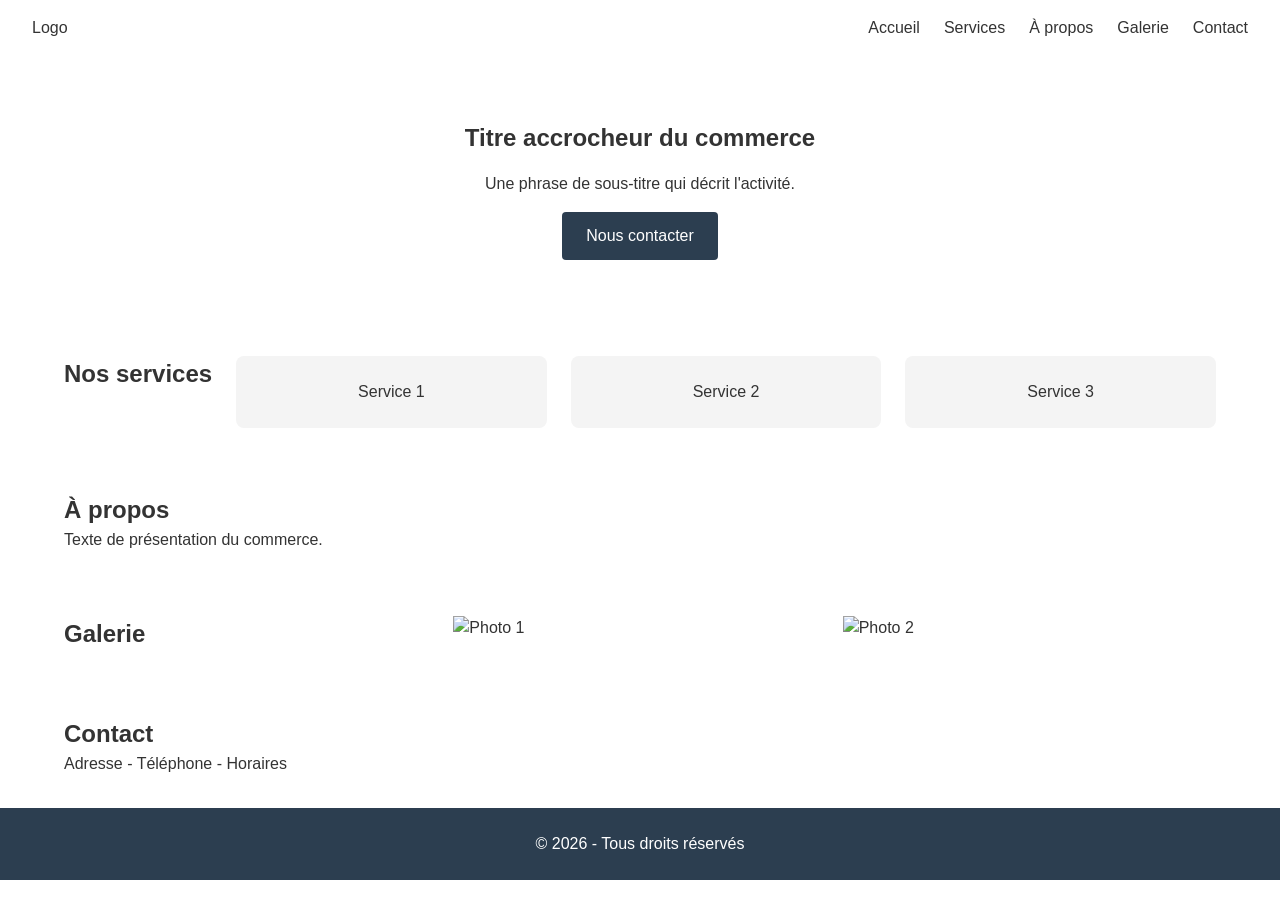
==== index.html @ 4558fd90 "template maitre v1" ====
<!DOCTYPE html>
<html lang="fr">
<head>
  <meta charset="UTF-8">
  <meta name="viewport" content="width=device-width, initial-scale=1.0">
  <title>Template Maître</title>
  <link rel="stylesheet" href="style.css">
</head>
<body>

  <header>
    <div class="logo">Logo</div>
    <nav>
      <ul>
        <li><a href="#hero">Accueil</a></li>
        <li><a href="#services">Services</a></li>
        <li><a href="#a-propos">À propos</a></li>
        <li><a href="#galerie">Galerie</a></li>
        <li><a href="#contact">Contact</a></li>
      </ul>
    </nav>
  </header>

  <section id="hero">
    <h1>Titre accrocheur du commerce</h1>
    <p>Une phrase de sous-titre qui décrit l'activité.</p>
    <a href="#contact" class="btn">Nous contacter</a>
  </section>

  <section id="services">
    <h2>Nos services</h2>
    <div class="service">Service 1</div>
    <div class="service">Service 2</div>
    <div class="service">Service 3</div>
  </section>

  <section id="a-propos">
    <h2>À propos</h2>
    <p>Texte de présentation du commerce.</p>
  </section>

  <section id="galerie">
    <h2>Galerie</h2>
    <img src="images/photo1.jpg" alt="Photo 1">
    <img src="images/photo2.jpg" alt="Photo 2">
  </section>

  <section id="contact">
    <h2>Contact</h2>
    <p>Adresse - Téléphone - Horaires</p>
  </section>

  <footer>
    <p>&copy; 2026 - Tous droits réservés</p>
  </footer>

  <script src="script.js"></script>
</body>
</html>
---- style.css ----
:root {
  --couleur-principale: #2c3e50;
  --couleur-accent: #e67e22;
  --couleur-fond-clair: #f4f4f4;
  --couleur-texte: #333333;
  --police-titre: 'Poppins', sans-serif;
  --police-texte: 'Open Sans', sans-serif;
}



/* Reset CSS moderne */
*, *::before, *::after {
  box-sizing: border-box;
  margin: 0;
  padding: 0;
}

html {
  -webkit-text-size-adjust: 100%;
}

body {
  line-height: 1.5;
  -webkit-font-smoothing: antialiased;
  color: var(--couleur-texte);
  font-family: var(--police-texte);
}

img, picture, video, canvas, svg {
  display: block;
  max-width: 100%;
}

input, button, textarea, select {
  font: inherit;
}

a {
  color: inherit;
  text-decoration: none;
}

ul, ol {
  list-style: none;
}

h1, h2, h3, h4, h5, h6 {
  overflow-wrap: break-word;
}

h1, h2, h3 {
  font-family: var(--police-titre);
}

/* Conteneur général : centre le contenu et limite sa largeur */
header, section, footer {
  max-width: 1200px;
  margin: 0 auto;
  padding: 2rem 1.5rem;
}

/* Header : logo à gauche, menu à droite, alignés sur une ligne */
header {
  display: flex;
  justify-content: space-between;
  align-items: center;
  max-width: none;
  padding: 1rem 2rem;
}

header nav ul {
  display: flex;
  gap: 1.5rem;
}

/* Section hero : centrée verticalement et horizontalement */
#hero {
  display: flex;
  flex-direction: column;
  align-items: center;
  text-align: center;
  gap: 1rem;
  padding: 4rem 1.5rem;
}

#hero .btn {
  background-color: var(--couleur-principale);
  color: white;
  padding: 0.75rem 1.5rem;
  border-radius: 4px;
}

/* Section services : 3 blocs côte à côte, qui s'empilent si pas de place */
#services {
  display: flex;
  gap: 1.5rem;
  flex-wrap: wrap;
}

#services .service {
  flex: 1 1 250px;
  background-color: var(--couleur-fond-clair);
  padding: 1.5rem;
  border-radius: 8px;
  text-align: center;
}

/* Galerie : grille responsive automatique */
#galerie {
  display: grid;
  grid-template-columns: repeat(auto-fit, minmax(200px, 1fr));
  gap: 1rem;
}

/* Footer */
footer {
  text-align: center;
  padding: 1.5rem;
  background-color: var(--couleur-principale);
  color: white;
  max-width: none;
}

@media (max-width: 768px) {

  header {
    flex-direction: column;
    gap: 1rem;
    padding: 1rem;
  }

  header nav ul {
    flex-direction: column;
    align-items: center;
    gap: 0.75rem;
  }

  #hero h1 {
    font-size: 1.75rem;
  }

  #hero p {
    font-size: 1rem;
  }

  #services {
    flex-direction: column;
  }

}
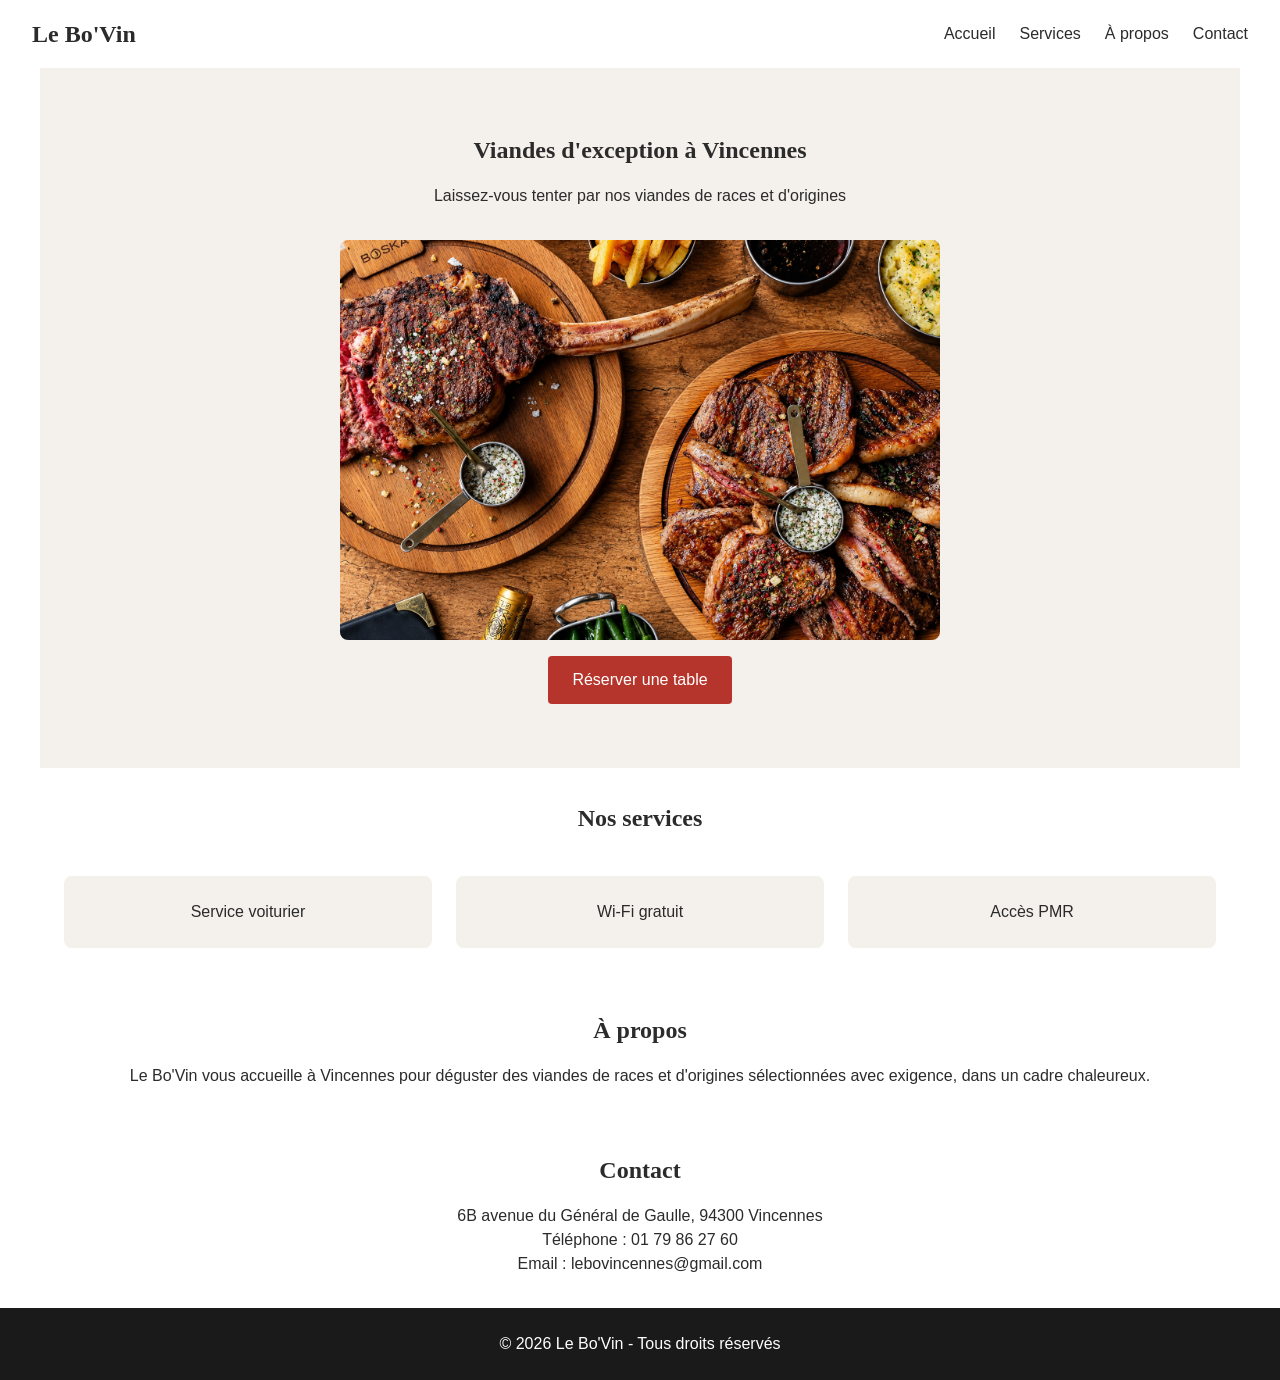
==== commit 91062c7c: "site demo le bo'vin vincennes" ====
--- a/index.html
+++ b/index.html
@@ -3,55 +3,51 @@
 <head>
   <meta charset="UTF-8">
   <meta name="viewport" content="width=device-width, initial-scale=1.0">
-  <title>Template Maître</title>
+  <title>Le Bo'Vin - Restaurant à Vincennes</title>
   <link rel="stylesheet" href="style.css">
 </head>
 <body>
 
   <header>
-    <div class="logo">Logo</div>
+    <div class="logo">Le Bo'Vin</div>
     <nav>
       <ul>
         <li><a href="#hero">Accueil</a></li>
         <li><a href="#services">Services</a></li>
         <li><a href="#a-propos">À propos</a></li>
-        <li><a href="#galerie">Galerie</a></li>
         <li><a href="#contact">Contact</a></li>
       </ul>
     </nav>
   </header>
 
   <section id="hero">
-    <h1>Titre accrocheur du commerce</h1>
-    <p>Une phrase de sous-titre qui décrit l'activité.</p>
-    <a href="#contact" class="btn">Nous contacter</a>
+    <h1>Viandes d'exception à Vincennes</h1>
+    <p>Laissez-vous tenter par nos viandes de races et d'origines</p>
+    <img src="images/hero.png" alt="Viande grillée Le Bo'Vin">
+    <a href="#contact" class="btn">Réserver une table</a>
   </section>
 
   <section id="services">
     <h2>Nos services</h2>
-    <div class="service">Service 1</div>
-    <div class="service">Service 2</div>
-    <div class="service">Service 3</div>
+    <div class="service">Service voiturier</div>
+    <div class="service">Wi-Fi gratuit</div>
+    <div class="service">Accès PMR</div>
   </section>
 
   <section id="a-propos">
     <h2>À propos</h2>
-    <p>Texte de présentation du commerce.</p>
-  </section>
-
-  <section id="galerie">
-    <h2>Galerie</h2>
-    <img src="images/photo1.jpg" alt="Photo 1">
-    <img src="images/photo2.jpg" alt="Photo 2">
+    <p>Le Bo'Vin vous accueille à Vincennes pour déguster des viandes de races et d'origines sélectionnées avec exigence, dans un cadre chaleureux.</p>
   </section>
 
   <section id="contact">
     <h2>Contact</h2>
-    <p>Adresse - Téléphone - Horaires</p>
+    <p>6B avenue du Général de Gaulle, 94300 Vincennes</p>
+    <p>Téléphone : 01 79 86 27 60</p>
+    <p>Email : lebovincennes@gmail.com</p>
   </section>
 
   <footer>
-    <p>&copy; 2026 - Tous droits réservés</p>
+    <p>&copy; 2026 Le Bo'Vin - Tous droits réservés</p>
   </footer>
 
   <script src="script.js"></script>
--- a/style.css
+++ b/style.css
@@ -1,13 +1,11 @@
 :root {
-  --couleur-principale: #2c3e50;
-  --couleur-accent: #e67e22;
-  --couleur-fond-clair: #f4f4f4;
-  --couleur-texte: #333333;
-  --police-titre: 'Poppins', sans-serif;
+  --couleur-principale: #1a1a1a;
+  --couleur-accent: #b5352c;
+  --couleur-fond-clair: #f4f1ec;
+  --couleur-texte: #2b2b2b;
+  --police-titre: 'Playfair Display', serif;
   --police-texte: 'Open Sans', sans-serif;
 }
-
-
 
 /* Reset CSS moderne */
 *, *::before, *::after {
@@ -69,12 +67,18 @@
   padding: 1rem 2rem;
 }
 
+header .logo {
+  font-family: var(--police-titre);
+  font-size: 1.5rem;
+  font-weight: bold;
+}
+
 header nav ul {
   display: flex;
   gap: 1.5rem;
 }
 
-/* Section hero : centrée verticalement et horizontalement */
+/* Section hero */
 #hero {
   display: flex;
   flex-direction: column;
@@ -82,20 +86,34 @@
   text-align: center;
   gap: 1rem;
   padding: 4rem 1.5rem;
+  background-color: var(--couleur-fond-clair);
+}
+
+#hero img {
+  max-width: 600px;
+  border-radius: 8px;
+  margin-top: 1rem;
 }
 
 #hero .btn {
-  background-color: var(--couleur-principale);
+  background-color: var(--couleur-accent);
   color: white;
   padding: 0.75rem 1.5rem;
   border-radius: 4px;
 }
 
-/* Section services : 3 blocs côte à côte, qui s'empilent si pas de place */
+/* Section services */
 #services {
   display: flex;
   gap: 1.5rem;
   flex-wrap: wrap;
+  text-align: center;
+}
+
+#services h2 {
+  width: 100%;
+  text-align: center;
+  margin-bottom: 1rem;
 }
 
 #services .service {
@@ -106,11 +124,22 @@
   text-align: center;
 }
 
-/* Galerie : grille responsive automatique */
-#galerie {
-  display: grid;
-  grid-template-columns: repeat(auto-fit, minmax(200px, 1fr));
-  gap: 1rem;
+/* Section à propos */
+#a-propos {
+  text-align: center;
+}
+
+#a-propos h2 {
+  margin-bottom: 1rem;
+}
+
+/* Section contact */
+#contact {
+  text-align: center;
+}
+
+#contact h2 {
+  margin-bottom: 1rem;
 }
 
 /* Footer */
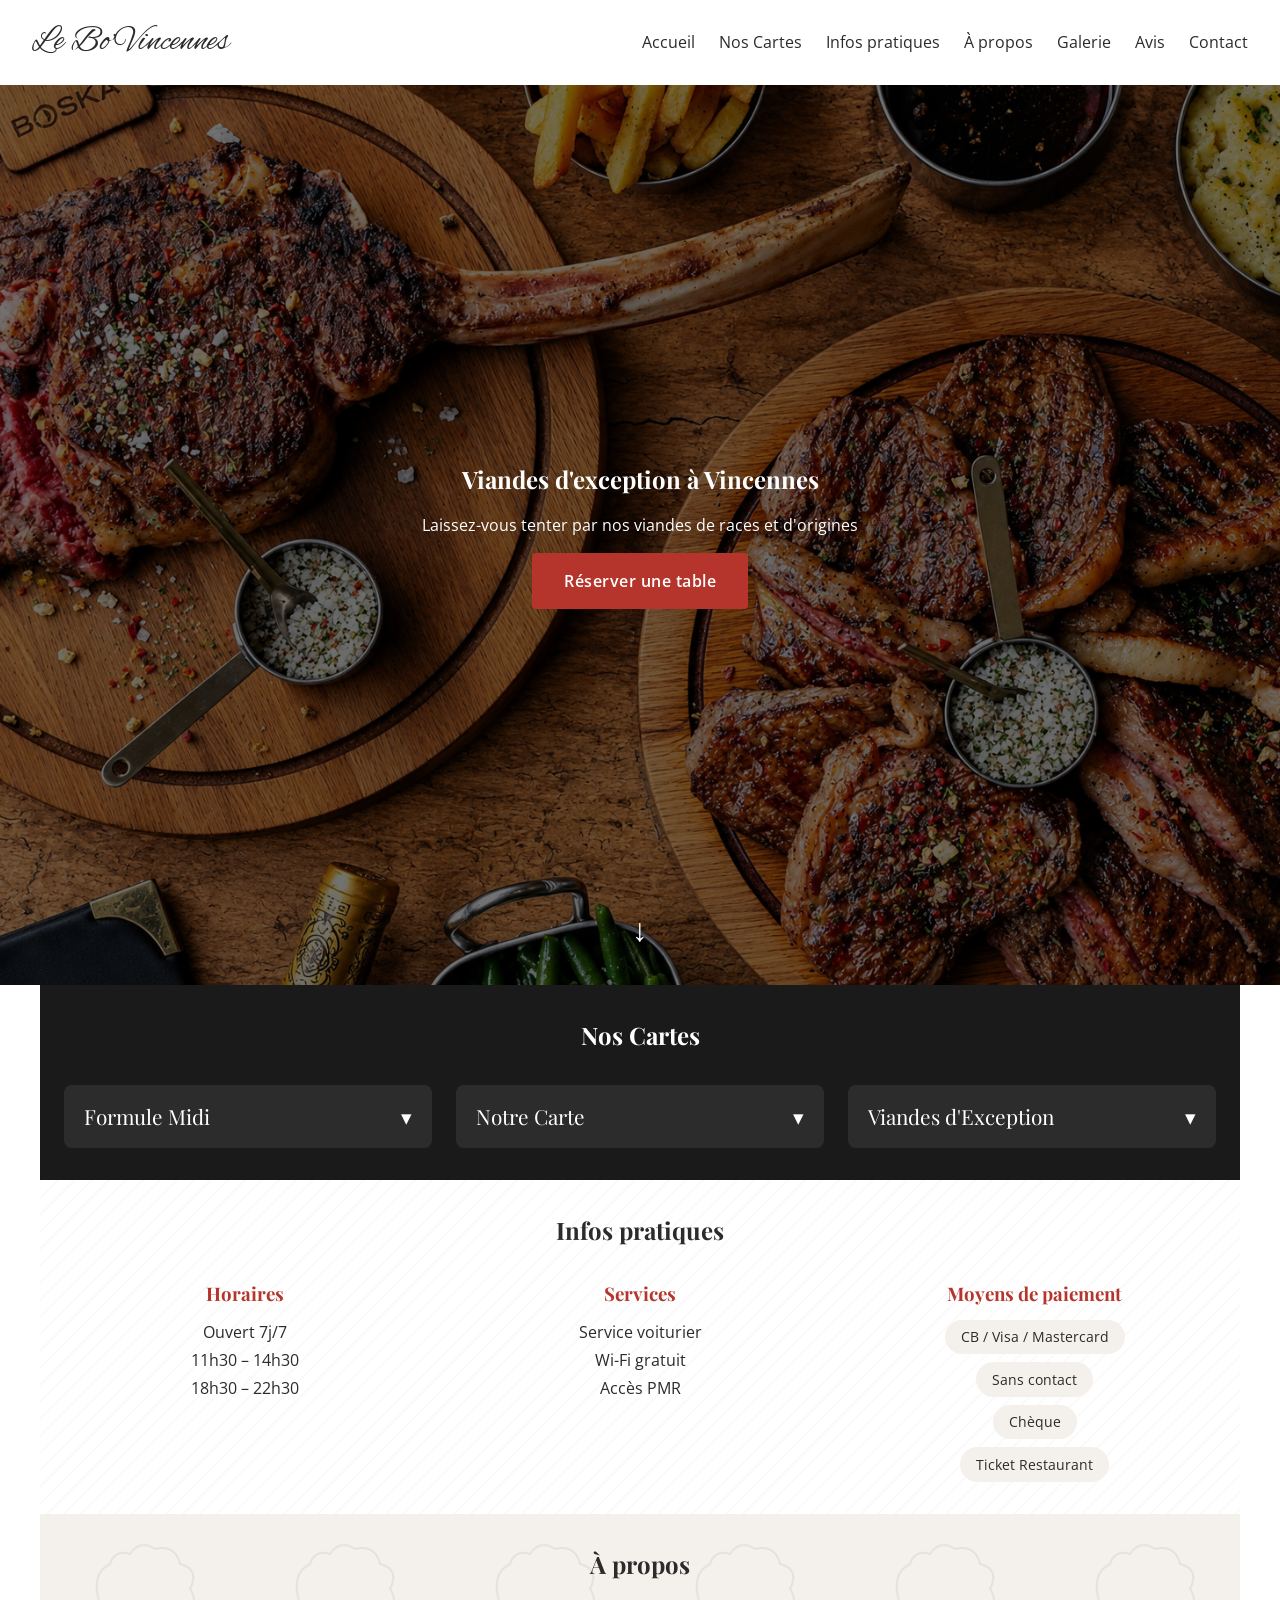
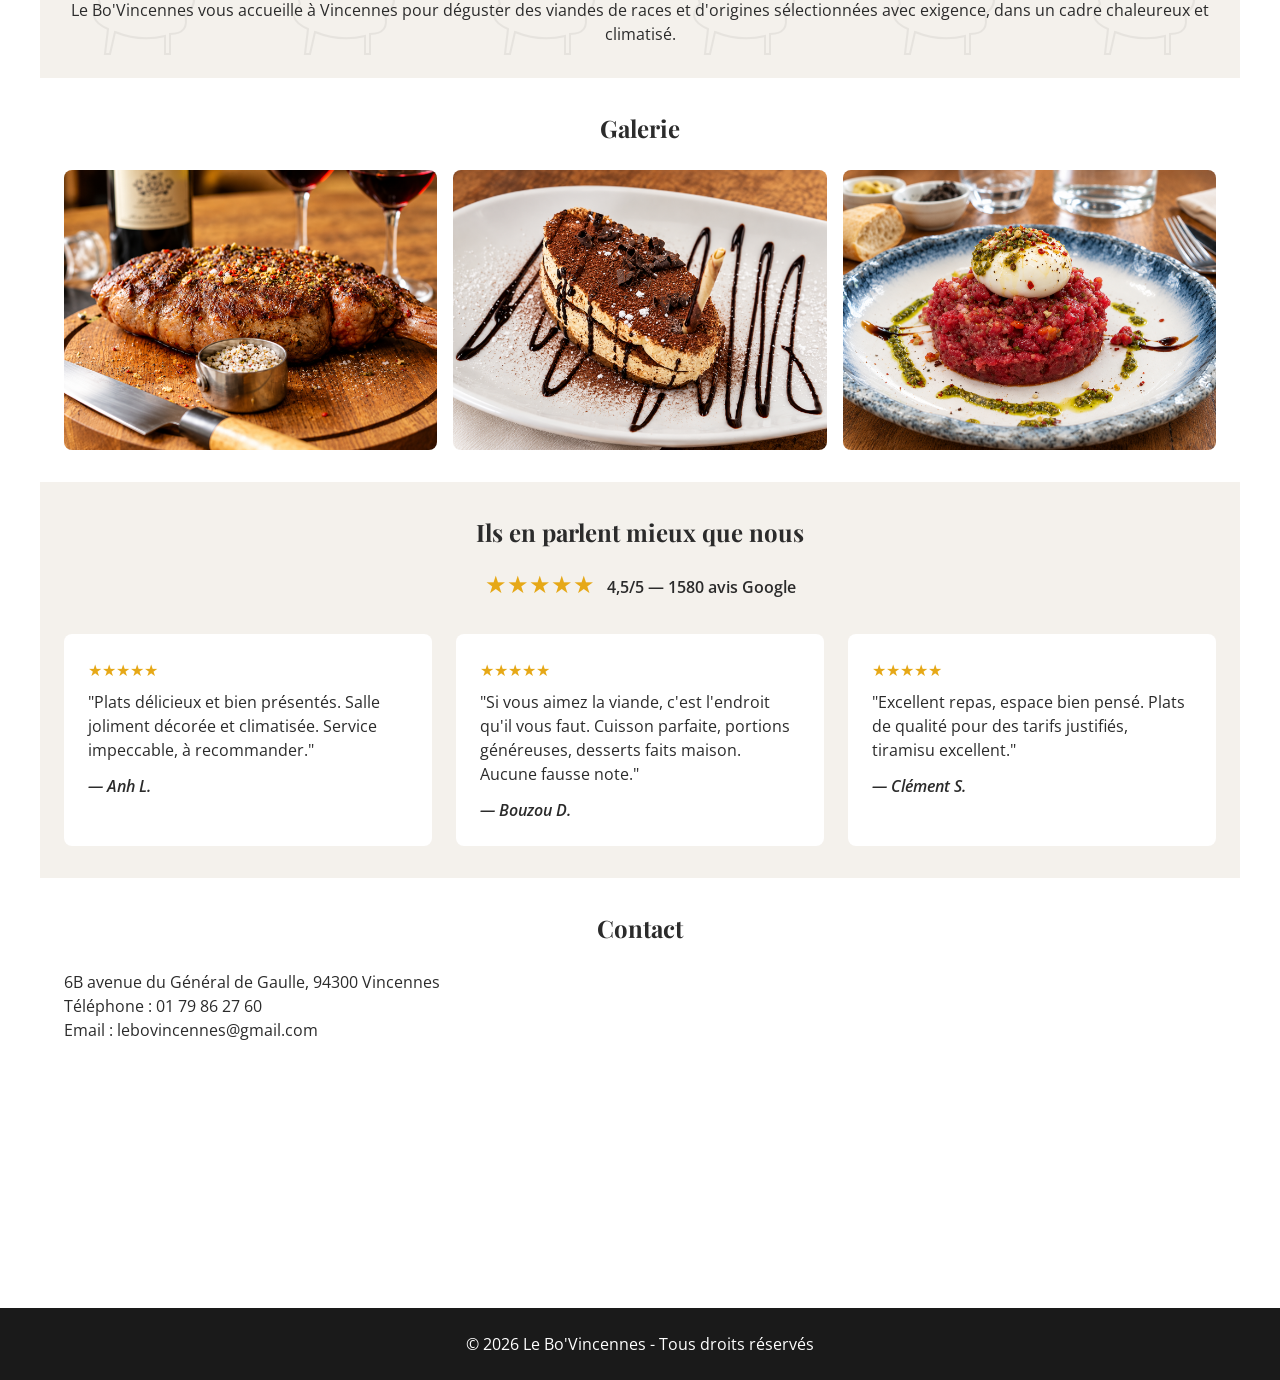
==== commit 14bf218e: "personnalisation complete site le bo'vincennes" ====
--- a/index.html
+++ b/index.html
@@ -3,18 +3,24 @@
 <head>
   <meta charset="UTF-8">
   <meta name="viewport" content="width=device-width, initial-scale=1.0">
-  <title>Le Bo'Vin - Restaurant à Vincennes</title>
+  <title>Le Bo'Vincennes - Restaurant à Vincennes</title>
+  <link rel="preconnect" href="https://fonts.googleapis.com">
+  <link rel="preconnect" href="https://fonts.gstatic.com" crossorigin>
+  <link href="https://fonts.googleapis.com/css2?family=Alex+Brush&family=Cormorant+Garamond:ital,wght@0,400;0,600;1,400&family=Playfair+Display:wght@700&family=Open+Sans:wght@400;600&display=swap" rel="stylesheet">
   <link rel="stylesheet" href="style.css">
 </head>
 <body>
 
   <header>
-    <div class="logo">Le Bo'Vin</div>
+    <div class="logo">Le Bo'Vincennes</div>
     <nav>
       <ul>
         <li><a href="#hero">Accueil</a></li>
-        <li><a href="#services">Services</a></li>
+        <li><a href="#menu">Nos Cartes</a></li>
+        <li><a href="#services">Infos pratiques</a></li>
         <li><a href="#a-propos">À propos</a></li>
+        <li><a href="#galerie">Galerie</a></li>
+        <li><a href="#avis">Avis</a></li>
         <li><a href="#contact">Contact</a></li>
       </ul>
     </nav>
@@ -23,31 +29,163 @@
   <section id="hero">
     <h1>Viandes d'exception à Vincennes</h1>
     <p>Laissez-vous tenter par nos viandes de races et d'origines</p>
-    <img src="images/hero.png" alt="Viande grillée Le Bo'Vin">
     <a href="#contact" class="btn">Réserver une table</a>
+    <div class="scroll-fleche">↓</div>
+  </section>
+
+  <section id="menu">
+    <h2>Nos Cartes</h2>
+    <div class="menu-colonnes">
+
+      <details class="menu-col">
+        <summary>Formule Midi</summary>
+        <div class="menu-contenu">
+          <p class="menu-souscat">Plat seul 17,90€ — Entrée+Plat+Dessert 22,90€ — Formule 2 services 19,90€</p>
+          <h4>Entrées</h4>
+          <p>Ballotine de poulet à la crème de moutarde</p>
+          <p>Poireaux vinaigrette à la truffe et tomates confites</p>
+          <p>Salade de tofu, pousse d'épinard, bouillon japonais</p>
+          <p>Maki sauce california, avocat, saumon</p>
+          <h4>Plats</h4>
+          <p>Faux-filet Angus Argentine, frites allumettes</p>
+          <p>Bavette d'aloyau Angus, frites allumettes</p>
+          <p>Foie de veau au vinaigre de framboise</p>
+          <p>Aiguillettes de poulet, crème de champignons, penne</p>
+          <h4>Desserts</h4>
+          <p>Soupe de kiwi et fraise, concassé de meringue</p>
+          <p>Crêpe au sucre, Nutella ou figues</p>
+          <p>Duo de chocolat noir et blanc</p>
+        </div>
+      </details>
+
+      <details class="menu-col">
+        <summary>Notre Carte</summary>
+        <div class="menu-contenu">
+          <h4>Entrées</h4>
+          <p>Velouté de morilles et œufs pochés — 13€</p>
+          <p>Terrine de foie gras, chutney pomme-poire-figue — 19€</p>
+          <p>Planche de charcuteries ibériques — 22€</p>
+          <h4>Plats</h4>
+          <p>Picanha Argentine 250g — 28€ / XXL 450g — 45€</p>
+          <p>Noix d'entrecôte Argentine 250g — 29€ / XXL 450g — 48€</p>
+          <p>Côte de bœuf individuelle 500g — 32€</p>
+          <p>Côte de veau tomahawk 400g aux cèpes — 32€</p>
+          <h4>Poissons</h4>
+          <p>Filet de turbo au beurre blanc vanillé — 29€</p>
+          <p>Tartare de saumon soja, sésame, purée d'avocat — 23€</p>
+          <h4>Desserts</h4>
+          <p>Pavlova, meringue, mascarpone framboise — 10€</p>
+          <p>Baba au rhum "bouchon" — 10€</p>
+        </div>
+      </details>
+
+      <details class="menu-col">
+        <summary>Viandes d'Exception</summary>
+        <div class="menu-contenu">
+          <p>Côte de bœuf tomahawk Black Angus, 1kg — 110€</p>
+          <p>Côte de bœuf maturée, 1kg — 89€</p>
+          <p>Pavé d'entrecôte Wagyu Kobé, 200g — 99€</p>
+          <p>T-Bone de bœuf Black Angus, 500g — 43€</p>
+          <p>Picanha à partager, 1kg (2-3 pers.) — 89€</p>
+        </div>
+      </details>
+
+    </div>
   </section>
 
   <section id="services">
-    <h2>Nos services</h2>
-    <div class="service">Service voiturier</div>
-    <div class="service">Wi-Fi gratuit</div>
-    <div class="service">Accès PMR</div>
+    <h2>Infos pratiques</h2>
+    <div class="infos-grille">
+
+      <div class="infos-bloc">
+        <h3>Horaires</h3>
+        <p>Ouvert 7j/7</p>
+        <p>11h30 – 14h30</p>
+        <p>18h30 – 22h30</p>
+      </div>
+
+      <div class="infos-bloc">
+        <h3>Services</h3>
+        <p>Service voiturier</p>
+        <p>Wi-Fi gratuit</p>
+        <p>Accès PMR</p>
+      </div>
+
+      <div class="infos-bloc">
+        <h3>Moyens de paiement</h3>
+        <div class="paiements">
+          <span class="paiement-badge">CB / Visa / Mastercard</span>
+          <span class="paiement-badge">Sans contact</span>
+          <span class="paiement-badge">Chèque</span>
+          <span class="paiement-badge">Ticket Restaurant</span>
+        </div>
+      </div>
+
+    </div>
   </section>
 
   <section id="a-propos">
     <h2>À propos</h2>
-    <p>Le Bo'Vin vous accueille à Vincennes pour déguster des viandes de races et d'origines sélectionnées avec exigence, dans un cadre chaleureux.</p>
+    <p>Le Bo'Vincennes vous accueille à Vincennes pour déguster des viandes de races et d'origines sélectionnées avec exigence, dans un cadre chaleureux et climatisé.</p>
+  </section>
+
+  <section id="galerie">
+    <h2>Galerie</h2>
+    <div class="galerie-grille">
+      <img src="images/plat1.png" alt="Côte de bœuf grillée">
+      <img src="images/plat2.png" alt="Tiramisu maison">
+      <img src="images/plat3.png" alt="Tartare de bœuf">
+  </div>
+  </section>
+
+  <section id="avis">
+    <h2>Ils en parlent mieux que nous</h2>
+    <div class="avis-note">
+      <span class="avis-etoiles">★★★★★</span>
+      <span class="avis-score">4,5/5 — 1580 avis Google</span>
+    </div>
+    <div class="avis-grille">
+      <div class="avis-carte">
+        <p class="avis-etoiles-petit">★★★★★</p>
+        <p>"Plats délicieux et bien présentés. Salle joliment décorée et climatisée. Service impeccable, à recommander."</p>
+        <p class="avis-auteur">— Anh L.</p>
+      </div>
+      <div class="avis-carte">
+        <p class="avis-etoiles-petit">★★★★★</p>
+        <p>"Si vous aimez la viande, c'est l'endroit qu'il vous faut. Cuisson parfaite, portions généreuses, desserts faits maison. Aucune fausse note."</p>
+        <p class="avis-auteur">— Bouzou D.</p>
+      </div>
+      <div class="avis-carte">
+        <p class="avis-etoiles-petit">★★★★★</p>
+        <p>"Excellent repas, espace bien pensé. Plats de qualité pour des tarifs justifiés, tiramisu excellent."</p>
+        <p class="avis-auteur">— Clément S.</p>
+      </div>
+    </div>
   </section>
 
   <section id="contact">
     <h2>Contact</h2>
-    <p>6B avenue du Général de Gaulle, 94300 Vincennes</p>
-    <p>Téléphone : 01 79 86 27 60</p>
-    <p>Email : lebovincennes@gmail.com</p>
+    <div class="contact-wrapper">
+      <div class="contact-infos">
+        <p>6B avenue du Général de Gaulle, 94300 Vincennes</p>
+        <p>Téléphone : 01 79 86 27 60</p>
+        <p>Email : lebovincennes@gmail.com</p>
+      </div>
+      <div class="contact-carte">
+        <iframe
+          src="https://www.google.com/maps?q=6B+avenue+du+G%C3%A9n%C3%A9ral+de+Gaulle,+94300+Vincennes&output=embed"
+          width="100%"
+          height="300"
+          style="border:0;"
+          allowfullscreen=""
+          loading="lazy">
+        </iframe>
+      </div>
+    </div>
   </section>
 
   <footer>
-    <p>&copy; 2026 Le Bo'Vin - Tous droits réservés</p>
+    <p>&copy; 2026 Le Bo'Vincennes - Tous droits réservés</p>
   </footer>
 
   <script src="script.js"></script>
--- a/style.css
+++ b/style.css
@@ -5,9 +5,10 @@
   --couleur-texte: #2b2b2b;
   --police-titre: 'Playfair Display', serif;
   --police-texte: 'Open Sans', sans-serif;
-}
-
-/* Reset CSS moderne */
+  --police-logo: 'Alex Brush', cursive;
+  --police-menu: 'Cormorant Garamond', serif;
+}
+
 *, *::before, *::after {
   box-sizing: border-box;
   margin: 0;
@@ -16,6 +17,7 @@
 
 html {
   -webkit-text-size-adjust: 100%;
+  scroll-behavior: smooth;
 }
 
 body {
@@ -51,98 +53,303 @@
   font-family: var(--police-titre);
 }
 
-/* Conteneur général : centre le contenu et limite sa largeur */
 header, section, footer {
   max-width: 1200px;
   margin: 0 auto;
   padding: 2rem 1.5rem;
 }
 
-/* Header : logo à gauche, menu à droite, alignés sur une ligne */
 header {
   display: flex;
   justify-content: space-between;
   align-items: center;
   max-width: none;
   padding: 1rem 2rem;
+  position: sticky;
+  top: 0;
+  background: white;
+  z-index: 10;
 }
 
 header .logo {
-  font-family: var(--police-titre);
-  font-size: 1.5rem;
-  font-weight: bold;
+  font-family: var(--police-logo);
+  font-size: 2.2rem;
+  font-weight: normal;
 }
 
 header nav ul {
   display: flex;
   gap: 1.5rem;
-}
-
-/* Section hero */
+  flex-wrap: wrap;
+}
+
+/* HERO */
 #hero {
+  position: relative;
   display: flex;
   flex-direction: column;
   align-items: center;
+  justify-content: center;
   text-align: center;
   gap: 1rem;
-  padding: 4rem 1.5rem;
-  background-color: var(--couleur-fond-clair);
-}
-
-#hero img {
-  max-width: 600px;
-  border-radius: 8px;
-  margin-top: 1rem;
-}
+  height: 100vh;
+  max-width: none;
+  padding: 2rem;
+  background: linear-gradient(rgba(0,0,0,0.55), rgba(0,0,0,0.55)), url('images/hero.png') center/cover no-repeat;
+  color: white;
+}
+
+#hero h1, #hero p { color: white; }
 
 #hero .btn {
   background-color: var(--couleur-accent);
   color: white;
-  padding: 0.75rem 1.5rem;
+  padding: 1rem 2rem;
   border-radius: 4px;
-}
-
-/* Section services */
-#services {
+  font-weight: 600;
+  letter-spacing: 0.5px;
+}
+
+.scroll-fleche {
+  position: absolute;
+  bottom: 2rem;
+  font-size: 2rem;
+  color: white;
+  animation: rebond 1.5s infinite;
+}
+
+@keyframes rebond {
+  0%, 100% { transform: translateY(0); }
+  50% { transform: translateY(10px); }
+}
+
+/* MENU */
+#menu {
+  position: relative;
+  background-color: var(--couleur-principale);
+  color: white;
+}
+
+#menu h2 {
+  text-align: center;
+  margin-bottom: 2rem;
+  color: white;
+}
+
+.menu-colonnes {
   display: flex;
   gap: 1.5rem;
   flex-wrap: wrap;
-  text-align: center;
+  justify-content: center;
+}
+
+.menu-col {
+  flex: 1 1 280px;
+  background-color: rgba(255,255,255,0.08);
+  border-radius: 8px;
+  padding: 1rem 1.25rem;
+}
+
+.menu-col summary {
+  cursor: pointer;
+  font-family: var(--police-titre);
+  font-size: 1.3rem;
+  list-style: none;
+  display: flex;
+  justify-content: space-between;
+  align-items: center;
+}
+
+.menu-col summary::after {
+  content: '▾';
+  transition: transform 0.2s;
+}
+
+.menu-col[open] summary::after {
+  transform: rotate(180deg);
+}
+
+.menu-col summary::-webkit-details-marker {
+  display: none;
+}
+
+.menu-contenu {
+  margin-top: 1rem;
+  font-family: var(--police-menu);
+  font-style: italic;
+  font-size: 1.05rem;
+}
+
+.menu-contenu h4 {
+  font-style: normal;
+  font-family: var(--police-titre);
+  margin: 0.75rem 0 0.35rem;
+  color: var(--couleur-accent);
+}
+
+.menu-contenu p {
+  margin-bottom: 0.3rem;
+}
+
+/* SERVICES / INFOS PRATIQUES */
+#services {
+  background-color: white;
+  background-image: repeating-linear-gradient(135deg, rgba(0,0,0,0.02) 0px, rgba(0,0,0,0.02) 2px, transparent 2px, transparent 12px);
 }
 
 #services h2 {
-  width: 100%;
-  text-align: center;
+  text-align: center;
+  margin-bottom: 2rem;
+}
+
+.infos-grille {
+  display: flex;
+  gap: 2rem;
+  flex-wrap: wrap;
+  justify-content: center;
+  text-align: center;
+}
+
+.infos-bloc {
+  flex: 1 1 220px;
+}
+
+.infos-bloc h3 {
+  font-family: var(--police-titre);
+  margin-bottom: 0.75rem;
+  color: var(--couleur-accent);
+}
+
+.infos-bloc p {
+  margin-bottom: 0.25rem;
+}
+
+.paiements {
+  display: flex;
+  flex-direction: column;
+  gap: 0.5rem;
+  align-items: center;
+}
+
+.paiement-badge {
+  background-color: var(--couleur-fond-clair);
+  padding: 0.4rem 1rem;
+  border-radius: 20px;
+  font-size: 0.9rem;
+}
+
+/* A PROPOS */
+#a-propos {
+  position: relative;
+  text-align: center;
+  background-color: var(--couleur-fond-clair);
+  background-image: url("data:image/svg+xml,%3Csvg xmlns='http://www.w3.org/2000/svg' width='200' height='200' viewBox='0 0 200 200'%3E%3Cg fill='none' stroke='%23000000' stroke-opacity='0.06' stroke-width='2'%3E%3Cpath d='M60 90 Q50 60 70 50 Q75 35 90 40 Q100 25 115 35 Q135 30 140 50 Q160 55 150 75 Q160 90 145 100 Q150 120 130 120 L130 140 L125 140 L125 122 Q100 128 75 118 L70 140 L65 140 L68 115 Q45 105 60 90 Z'/%3E%3C/g%3E%3C/svg%3E");
+  background-repeat: repeat;
+  background-size: 200px 200px;
+}
+
+#a-propos h2 {
   margin-bottom: 1rem;
 }
 
-#services .service {
-  flex: 1 1 250px;
+/* GALERIE */
+#galerie {
+  text-align: center;
+}
+
+#galerie h2 {
+  margin-bottom: 1.5rem;
+}
+
+.galerie-grille {
+  display: grid;
+  grid-template-columns: repeat(auto-fit, minmax(250px, 1fr));
+  gap: 1rem;
+}
+
+.galerie-grille img {
+  border-radius: 8px;
+  aspect-ratio: 4 / 3;
+  object-fit: cover;
+}
+
+/* AVIS */
+#avis {
   background-color: var(--couleur-fond-clair);
+  text-align: center;
+}
+
+#avis h2 {
+  margin-bottom: 1rem;
+}
+
+.avis-note {
+  margin-bottom: 2rem;
+}
+
+.avis-etoiles {
+  color: #e6a817;
+  font-size: 1.5rem;
+  margin-right: 0.5rem;
+}
+
+.avis-score {
+  font-weight: 600;
+}
+
+.avis-grille {
+  display: grid;
+  grid-template-columns: repeat(auto-fit, minmax(250px, 1fr));
+  gap: 1.5rem;
+}
+
+.avis-carte {
+  background-color: white;
   padding: 1.5rem;
   border-radius: 8px;
-  text-align: center;
-}
-
-/* Section à propos */
-#a-propos {
-  text-align: center;
-}
-
-#a-propos h2 {
-  margin-bottom: 1rem;
-}
-
-/* Section contact */
+  text-align: left;
+}
+
+.avis-etoiles-petit {
+  color: #e6a817;
+  margin-bottom: 0.5rem;
+}
+
+.avis-auteur {
+  margin-top: 0.75rem;
+  font-weight: 600;
+  font-style: italic;
+}
+
+/* CONTACT */
 #contact {
   text-align: center;
 }
 
 #contact h2 {
-  margin-bottom: 1rem;
-}
-
-/* Footer */
+  margin-bottom: 1.5rem;
+}
+
+.contact-wrapper {
+  display: flex;
+  flex-wrap: wrap;
+  gap: 2rem;
+  align-items: flex-start;
+  justify-content: center;
+}
+
+.contact-infos {
+  flex: 1 1 250px;
+  text-align: left;
+}
+
+.contact-carte {
+  flex: 1 1 350px;
+  border-radius: 8px;
+  overflow: hidden;
+}
+
+/* FOOTER */
 footer {
   text-align: center;
   padding: 1.5rem;
@@ -151,12 +358,14 @@
   max-width: none;
 }
 
+/* RESPONSIVE */
 @media (max-width: 768px) {
 
   header {
     flex-direction: column;
     gap: 1rem;
     padding: 1rem;
+    position: static;
   }
 
   header nav ul {
@@ -173,8 +382,4 @@
     font-size: 1rem;
   }
 
-  #services {
-    flex-direction: column;
-  }
-
 }
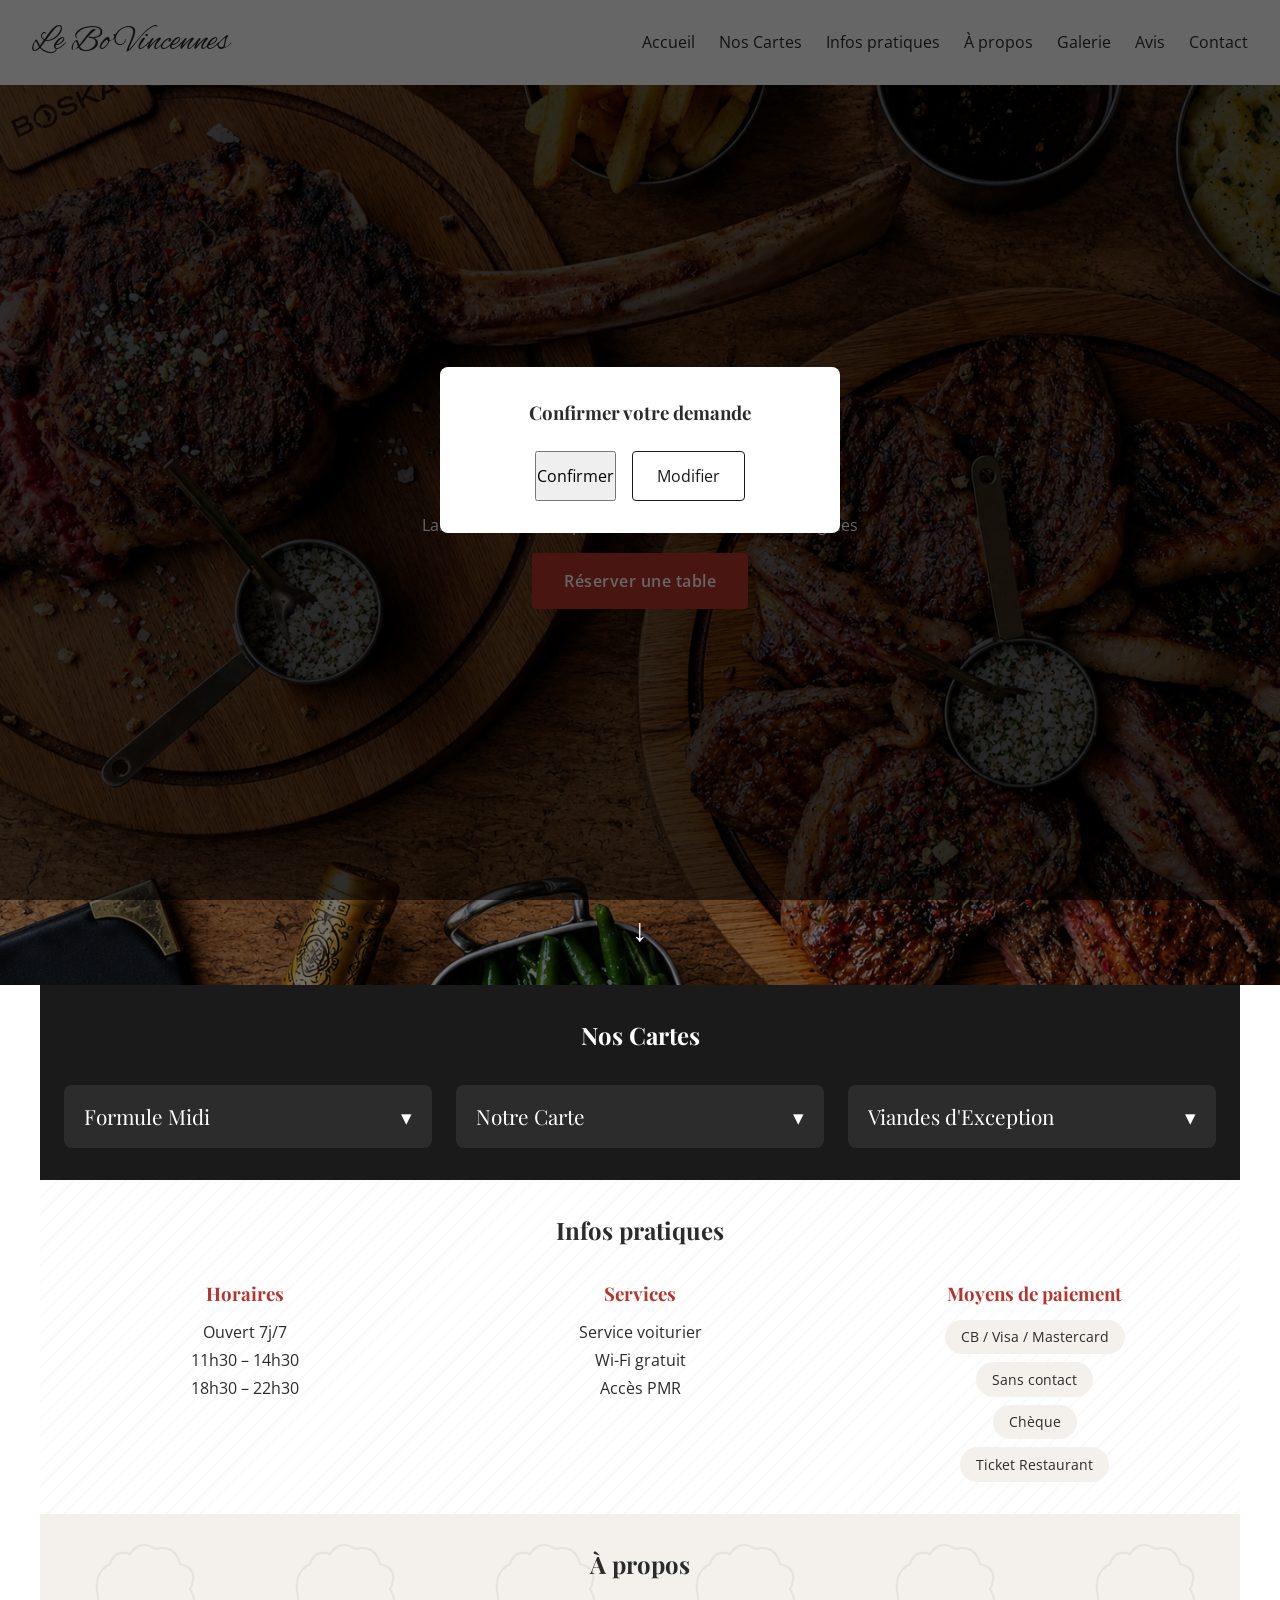
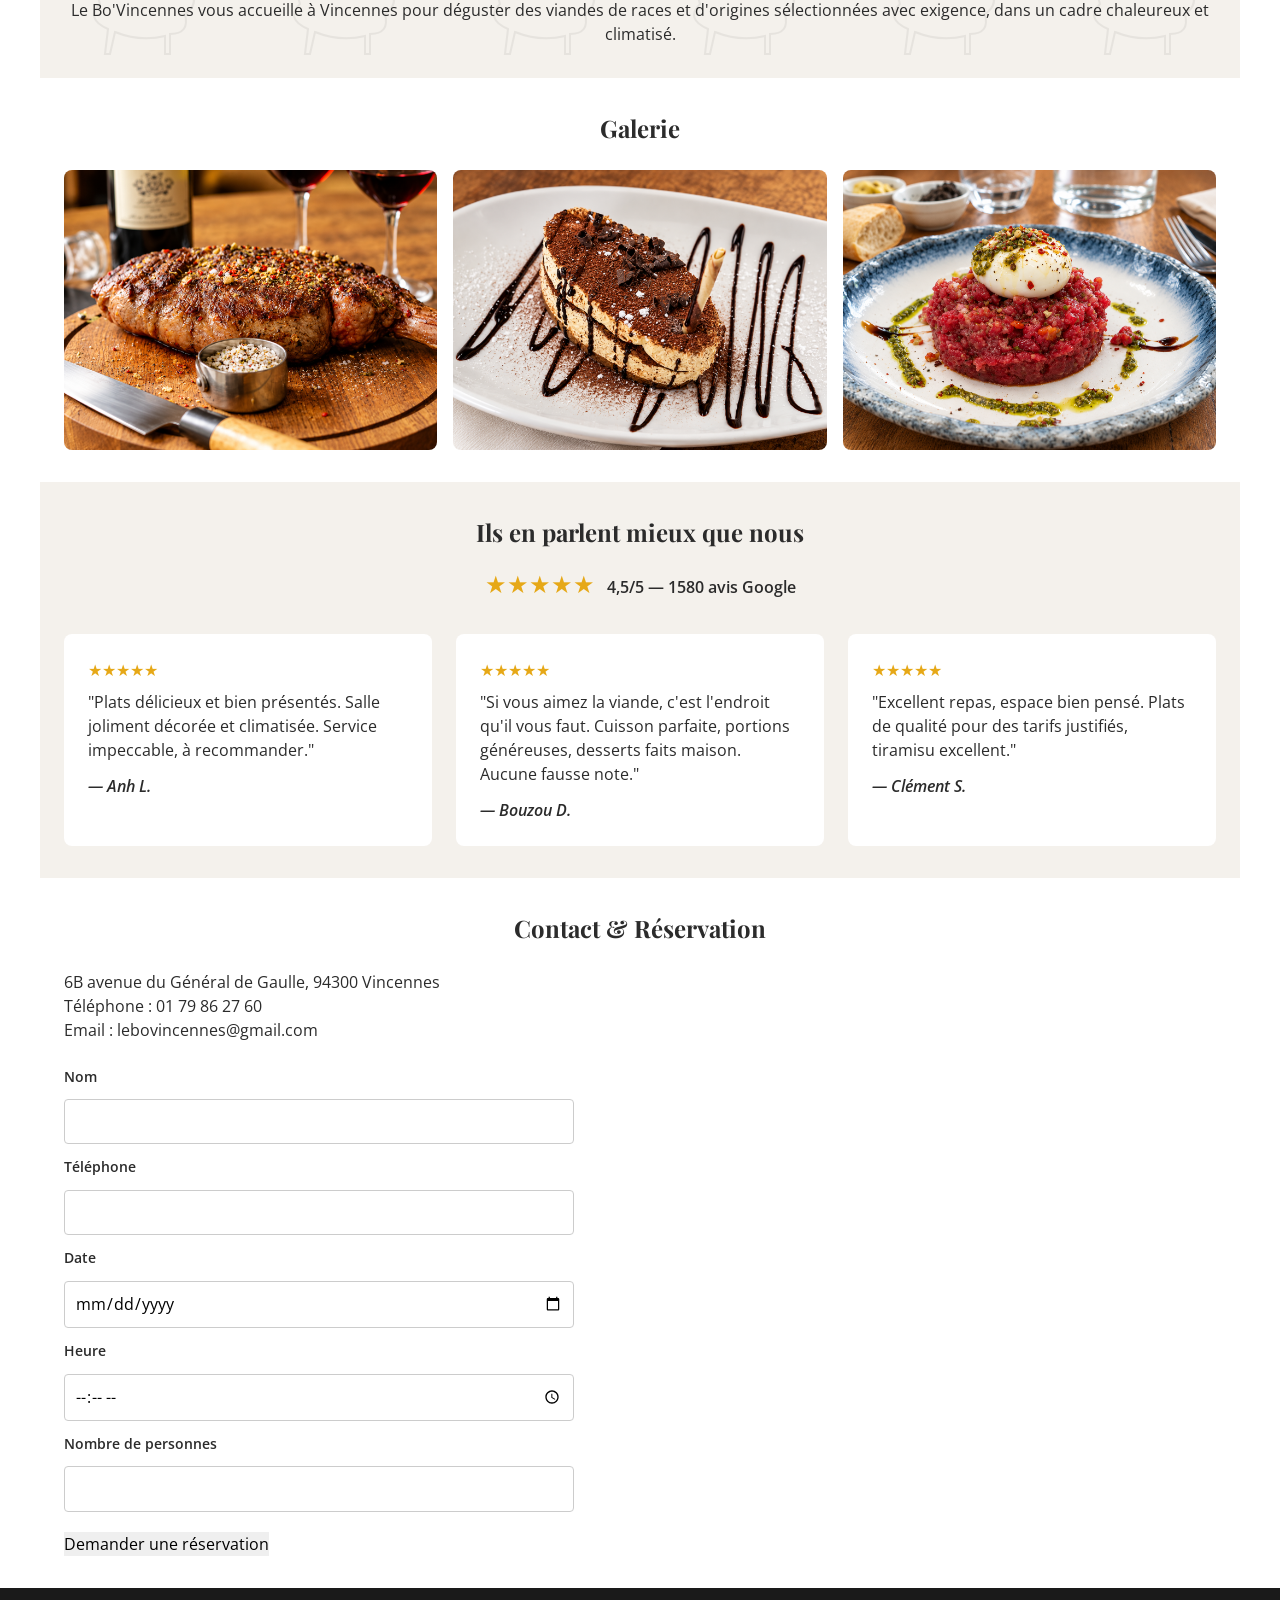
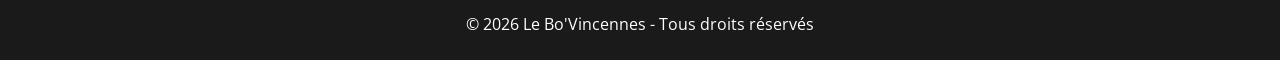
==== commit 5bdff5fb: "ajout formulaire de reservation" ====
--- a/index.html
+++ b/index.html
@@ -164,12 +164,33 @@
   </section>
 
   <section id="contact">
-    <h2>Contact</h2>
+    <h2>Contact & Réservation</h2>
     <div class="contact-wrapper">
       <div class="contact-infos">
         <p>6B avenue du Général de Gaulle, 94300 Vincennes</p>
         <p>Téléphone : 01 79 86 27 60</p>
         <p>Email : lebovincennes@gmail.com</p>
+
+        <form name="reservation" method="POST" data-netlify="true" id="form-reservation" class="form-reservation">
+          <input type="hidden" name="form-name" value="reservation">
+
+          <label for="nom">Nom</label>
+          <input type="text" id="nom" name="nom" required>
+
+          <label for="telephone">Téléphone</label>
+          <input type="tel" id="telephone" name="telephone" required>
+
+          <label for="date">Date</label>
+          <input type="date" id="date" name="date" required>
+
+          <label for="heure">Heure</label>
+          <input type="time" id="heure" name="heure" required>
+
+          <label for="personnes">Nombre de personnes</label>
+          <input type="number" id="personnes" name="personnes" min="1" max="20" required>
+
+          <button type="submit" class="btn">Demander une réservation</button>
+        </form>
       </div>
       <div class="contact-carte">
         <iframe
@@ -182,6 +203,19 @@
         </iframe>
       </div>
     </div>
+
+    <!-- Fenêtre de confirmation -->
+    <div id="modale-confirmation" class="modale-overlay" hidden>
+      <div class="modale-contenu">
+        <h3>Confirmer votre demande</h3>
+        <p id="recap-reservation"></p>
+        <div class="modale-boutons">
+          <button id="confirmer-envoi" class="btn">Confirmer</button>
+          <button id="annuler-envoi" class="btn-secondaire">Modifier</button>
+        </div>
+      </div>
+    </div>
+
   </section>
 
   <footer>
--- a/style.css
+++ b/style.css
@@ -382,4 +382,73 @@
     font-size: 1rem;
   }
 
+}
+
+.form-reservation {
+  display: flex;
+  flex-direction: column;
+  gap: 0.75rem;
+  margin-top: 1.5rem;
+}
+
+.form-reservation label {
+  font-weight: 600;
+  font-size: 0.9rem;
+}
+
+.form-reservation input {
+  padding: 0.6rem;
+  border: 1px solid #ccc;
+  border-radius: 4px;
+}
+
+.form-reservation .btn {
+  margin-top: 0.5rem;
+  border: none;
+  cursor: pointer;
+  width: fit-content;
+}
+
+.modale-overlay {
+  position: fixed;
+  top: 0; left: 0;
+  width: 100%; height: 100%;
+  background: rgba(0,0,0,0.6);
+  display: flex;
+  align-items: center;
+  justify-content: center;
+  z-index: 100;
+}
+
+.modale-contenu {
+  background: white;
+  padding: 2rem;
+  border-radius: 8px;
+  max-width: 400px;
+  width: 90%;
+  text-align: center;
+}
+
+.modale-contenu h3 {
+  margin-bottom: 1rem;
+}
+
+#recap-reservation {
+  margin-bottom: 1.5rem;
+  line-height: 1.6;
+}
+
+.modale-boutons {
+  display: flex;
+  gap: 1rem;
+  justify-content: center;
+}
+
+.btn-secondaire {
+  background: none;
+  border: 1px solid var(--couleur-principale);
+  color: var(--couleur-principale);
+  padding: 0.75rem 1.5rem;
+  border-radius: 4px;
+  cursor: pointer;
 }
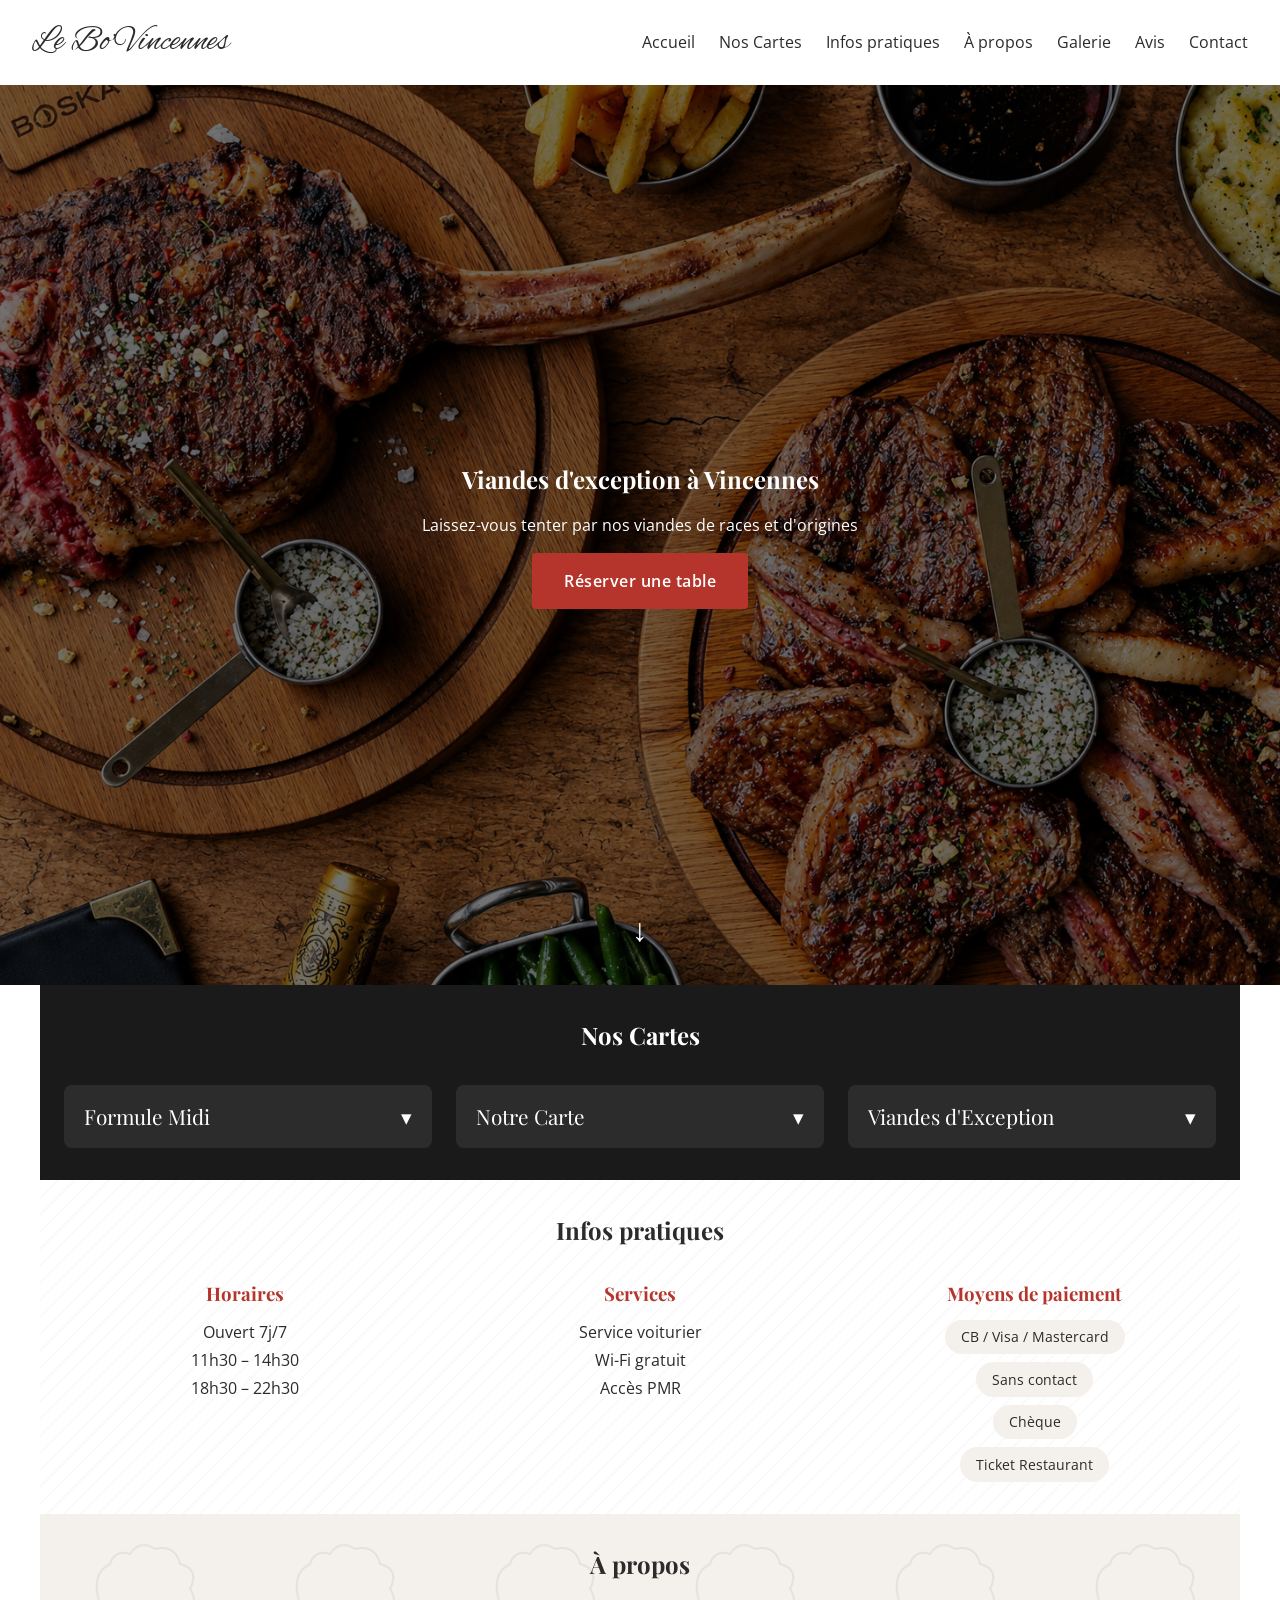
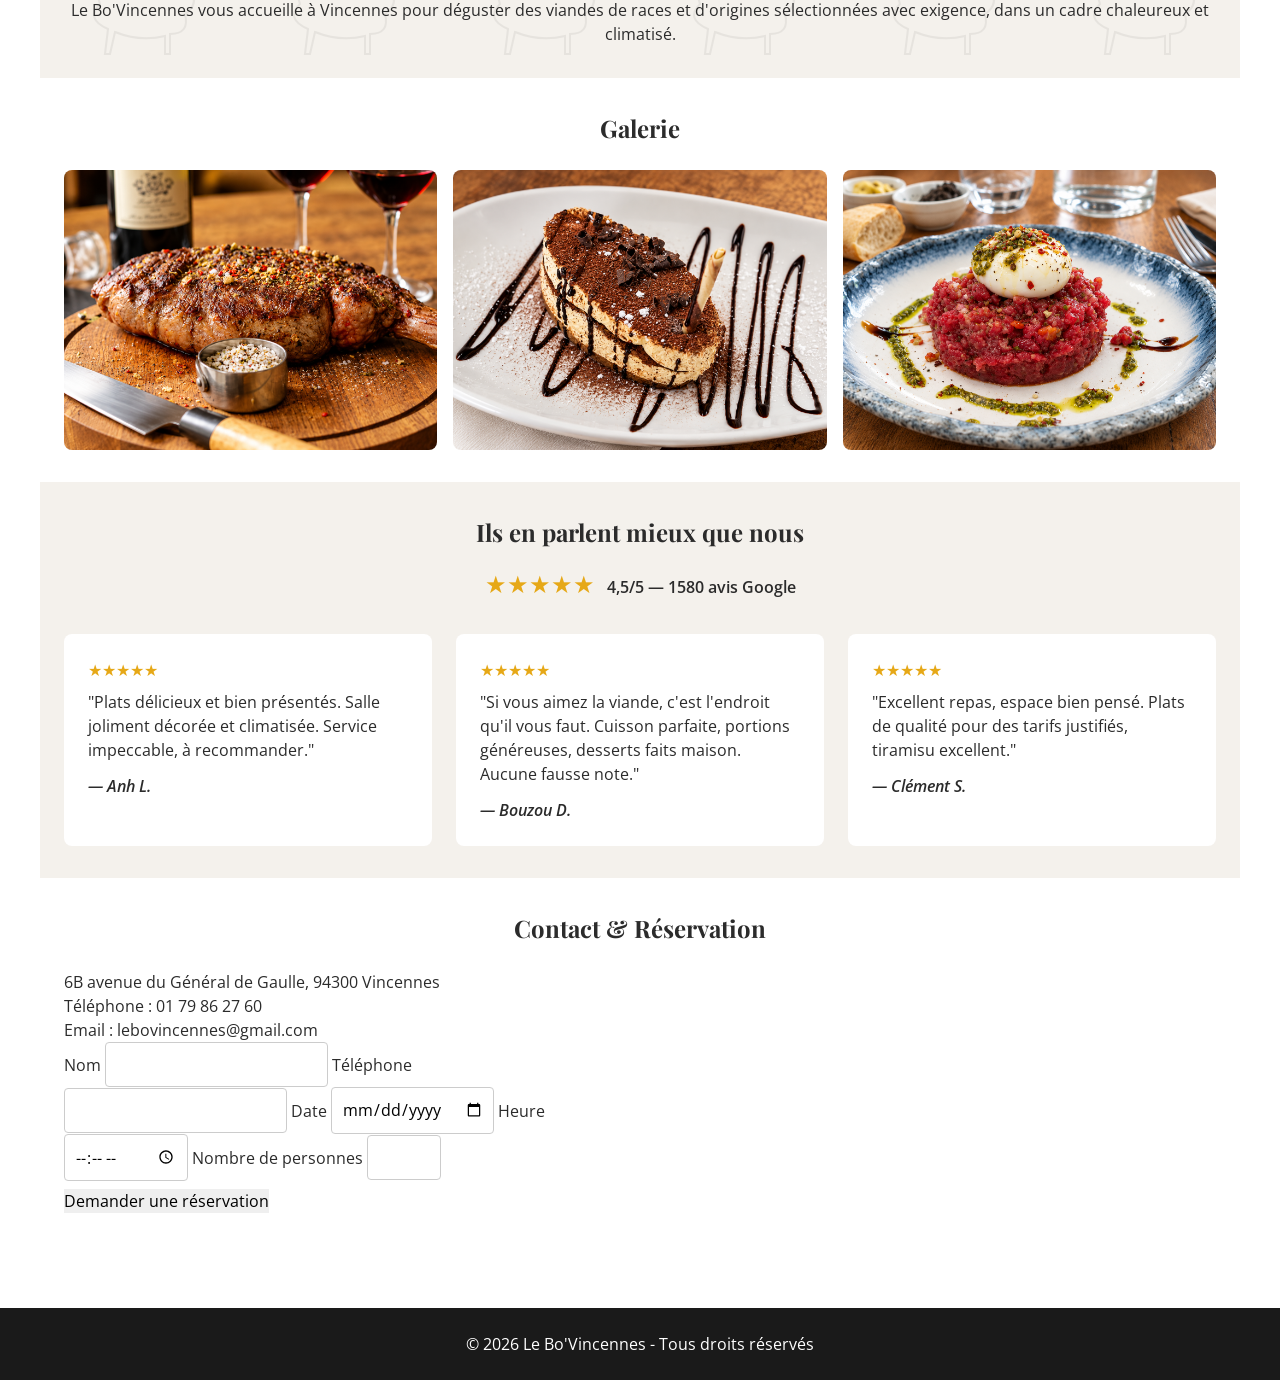
==== commit 656ce2a0: "ajout menu burger pour mobile" ====
--- a/index.html
+++ b/index.html
@@ -11,9 +11,10 @@
 </head>
 <body>
 
-  <header>
+ <header>
     <div class="logo">Le Bo'Vincennes</div>
-    <nav>
+    <button id="menu-burger" class="menu-burger" aria-label="Ouvrir le menu">☰</button>
+    <nav id="nav-mobile">
       <ul>
         <li><a href="#hero">Accueil</a></li>
         <li><a href="#menu">Nos Cartes</a></li>
@@ -171,8 +172,9 @@
         <p>Téléphone : 01 79 86 27 60</p>
         <p>Email : lebovincennes@gmail.com</p>
 
-        <form name="reservation" method="POST" data-netlify="true" id="form-reservation" class="form-reservation">
+        <form name="reservation" method="POST" data-netlify="true" action="/succes.html" id="form-reservation" class="form-reservation">
           <input type="hidden" name="form-name" value="reservation">
+  
 
           <label for="nom">Nom</label>
           <input type="text" id="nom" name="nom" required>
--- a/style.css
+++ b/style.css
@@ -362,16 +362,46 @@
 @media (max-width: 768px) {
 
   header {
-    flex-direction: column;
-    gap: 1rem;
+    flex-wrap: wrap;
     padding: 1rem;
-    position: static;
-  }
-
-  header nav ul {
+  }
+
+  .menu-burger {
+    display: block;
+    background: none;
+    border: none;
+    font-size: 1.8rem;
+    cursor: pointer;
+    color: var(--couleur-principale);
+  }
+
+  #nav-mobile {
+    width: 100%;
+    max-height: 0;
+    overflow: hidden;
+    transition: max-height 0.3s ease;
+  }
+
+  #nav-mobile.ouvert {
+    max-height: 400px;
+  }
+
+  #nav-mobile ul {
     flex-direction: column;
     align-items: center;
-    gap: 0.75rem;
+    gap: 0;
+    padding-top: 1rem;
+  }
+
+  #nav-mobile ul li {
+    width: 100%;
+    text-align: center;
+  }
+
+  #nav-mobile ul li a {
+    display: block;
+    padding: 0.75rem 0;
+    border-top: 1px solid #eee;
   }
 
   #hero h1 {
@@ -382,18 +412,6 @@
     font-size: 1rem;
   }
 
-}
-
-.form-reservation {
-  display: flex;
-  flex-direction: column;
-  gap: 0.75rem;
-  margin-top: 1.5rem;
-}
-
-.form-reservation label {
-  font-weight: 600;
-  font-size: 0.9rem;
 }
 
 .form-reservation input {
@@ -418,6 +436,10 @@
   align-items: center;
   justify-content: center;
   z-index: 100;
+}
+
+.modale-overlay[hidden] {
+  display: none;
 }
 
 .modale-contenu {
@@ -451,4 +473,8 @@
   padding: 0.75rem 1.5rem;
   border-radius: 4px;
   cursor: pointer;
+}
+
+.menu-burger {
+  display: none;
 }
